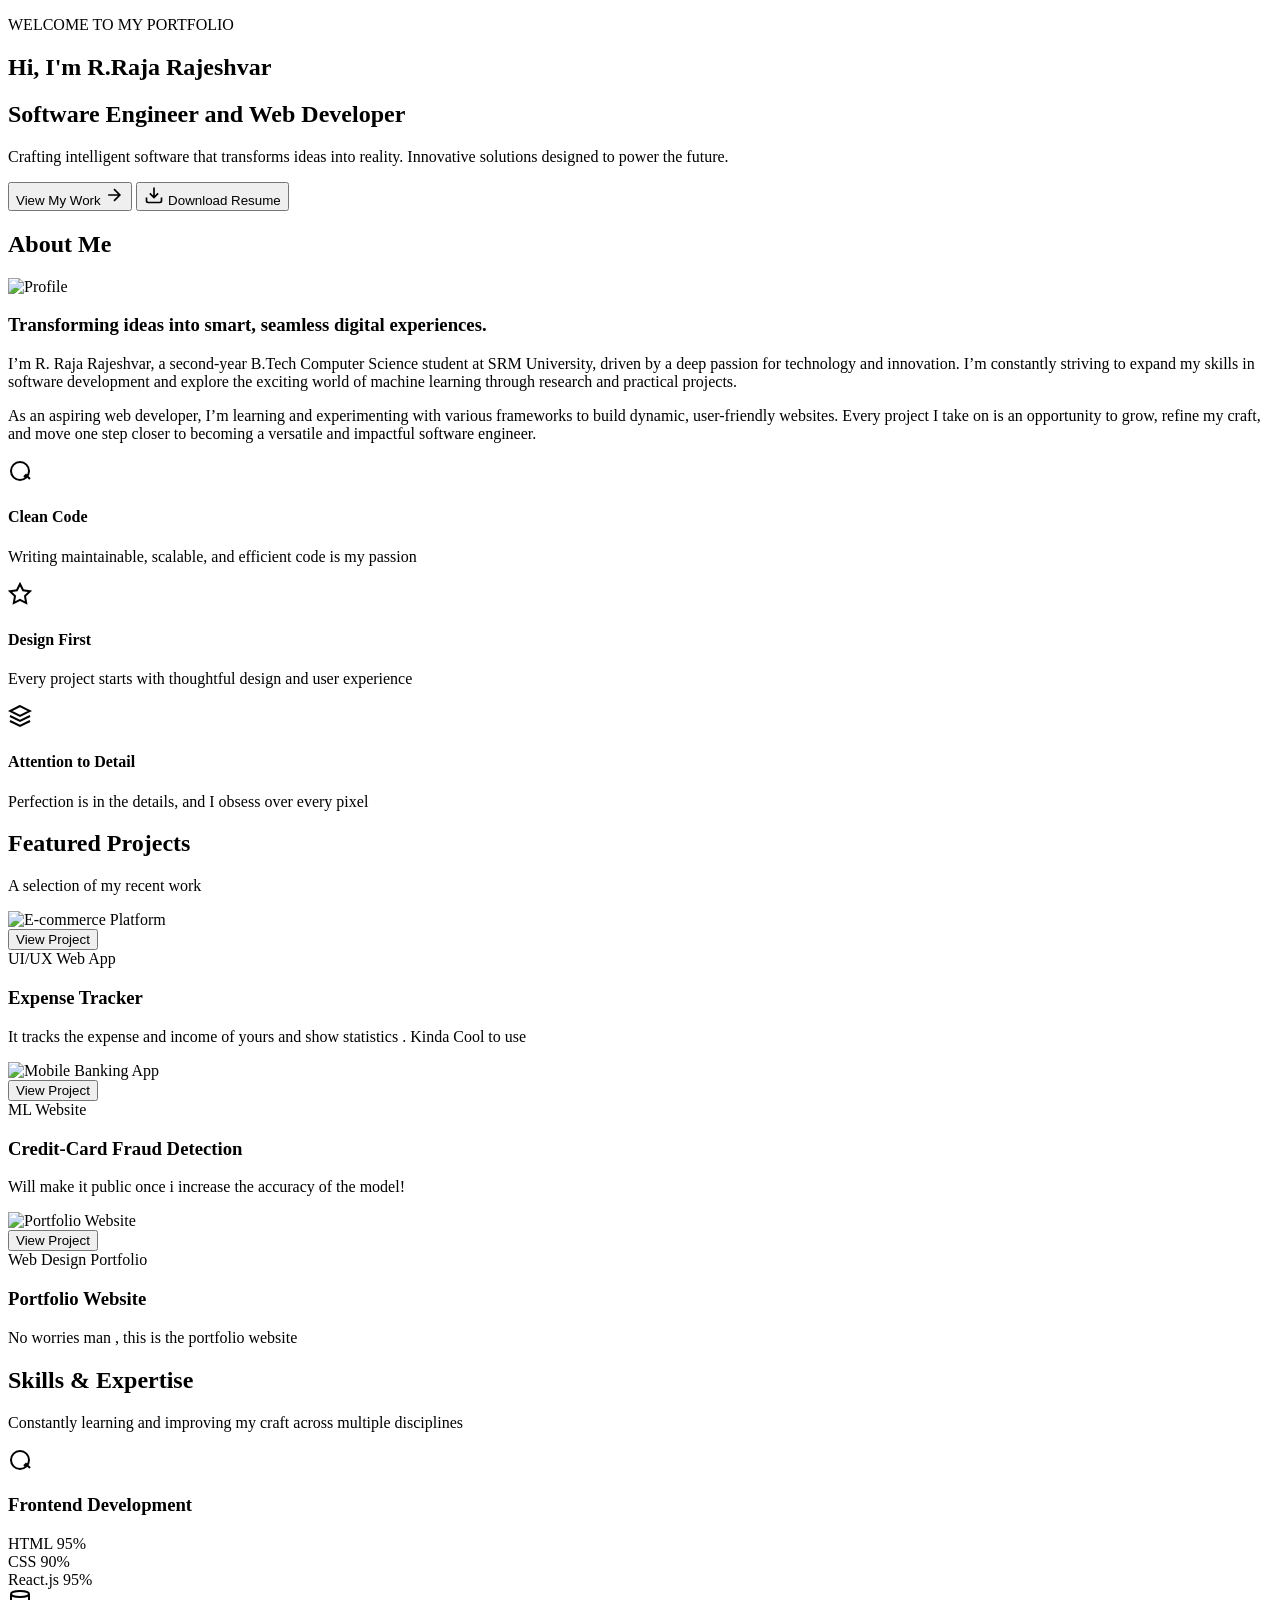
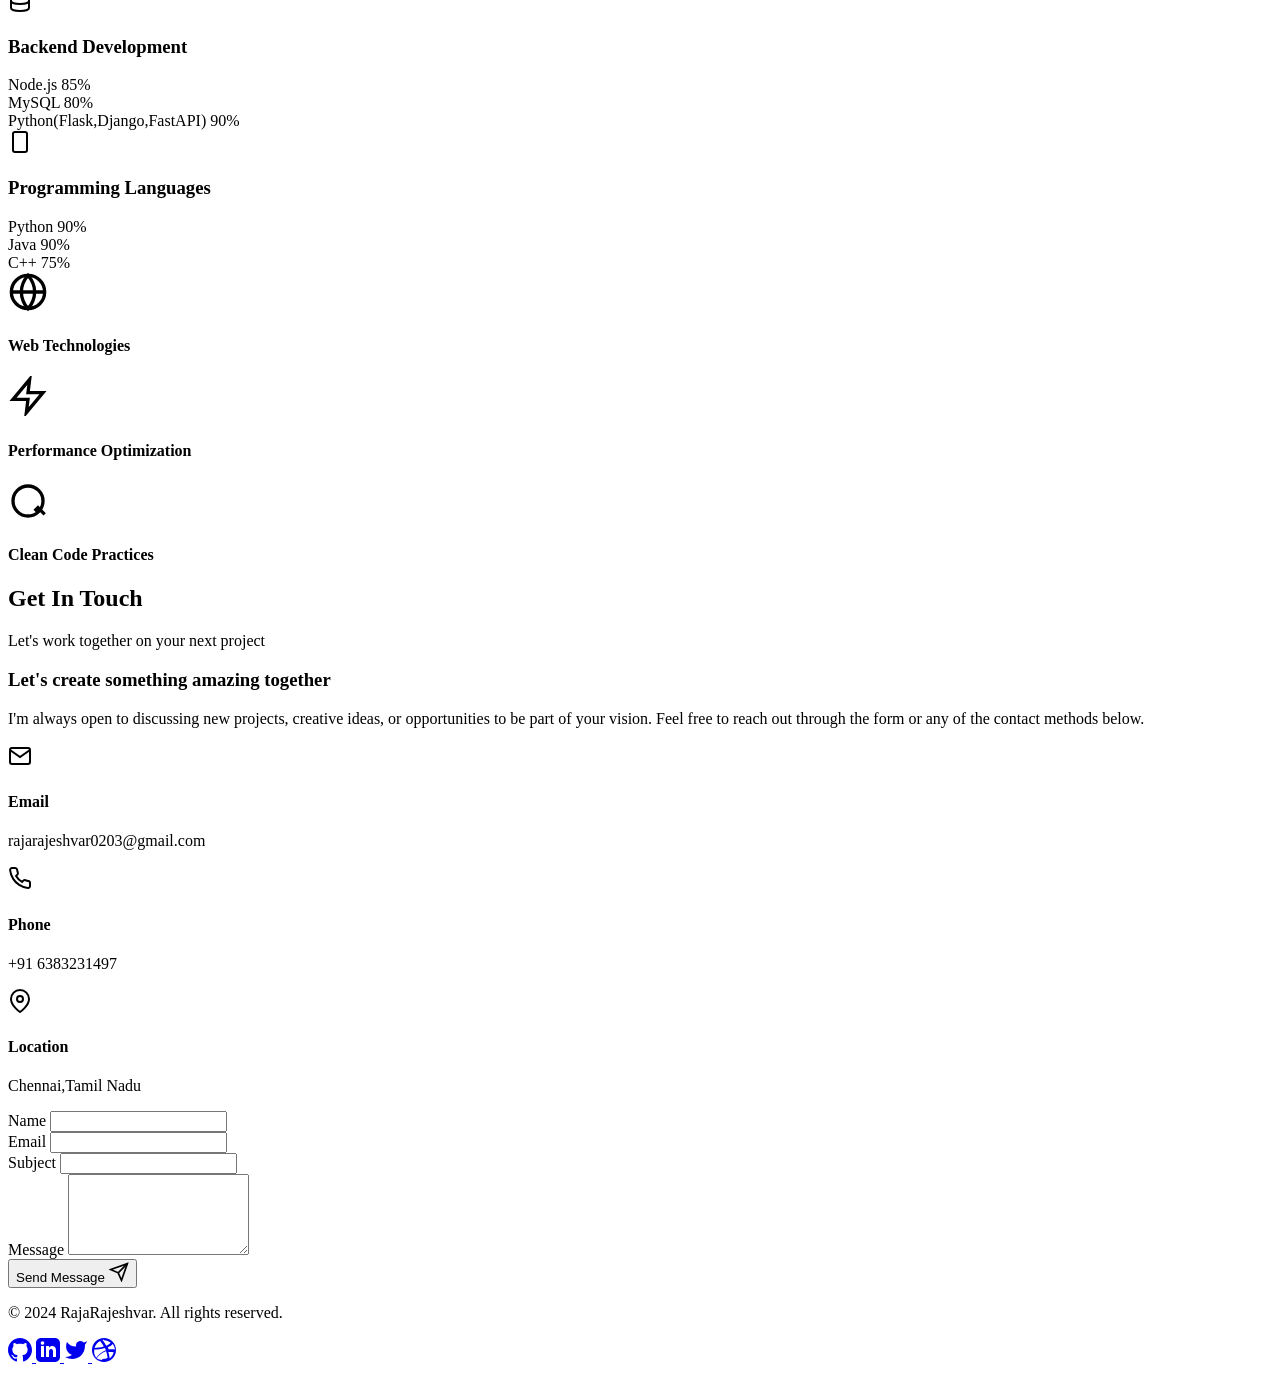
==== portfolio/index.html @ e6d4b679 "Rename index.html to index.html" ====
<!DOCTYPE html>
<html lang="en">
<head>
    <meta charset="UTF-8">
    <meta name="viewport" content="width=device-width, initial-scale=1.0">
    <title>R.Raja Rajeshvar - Creative Designer & Developer Portfolio</title>
    <meta name="description" content="Portfolio of R.Raja Rajeshvar - Creative Designer & Software Developer specializing in web applications,full-stack development and Machine Learning.">
    <link rel="preconnect" href="https://fonts.googleapis.com">
    <link rel="preconnect" href="https://fonts.gstatic.com" crossorigin>
    <link href="https://fonts.googleapis.com/css2?family=Inter:wght@300;400;500;600;700;800&display=swap" rel="stylesheet">
    <link rel="stylesheet" href="styles.css">
</head>
<body>
    <!-- Hero Section -->
    <section id="hero" class="hero-section">
        <div class="hero-bg">
            <div class="hero-blur hero-blur-1"></div>
            <div class="hero-blur hero-blur-2"></div>
        </div>
        <div class="hero-content">
            <div class="hero-text">
                <p class="hero-label">WELCOME TO MY PORTFOLIO</p>
                <h1 class="hero-title">Hi, I'm <span class="hero-accent">R.Raja Rajeshvar</span></h1>
                <h2 class="hero-subtitle">Software Engineer and Web Developer</h2>
                <p class="hero-description">
                    Crafting intelligent software that transforms ideas into reality.
                        Innovative solutions designed to power the future.
                </p>
                <div class="hero-buttons">
                    <button class="btn btn-primary" onclick="scrollToSection('projects')">
                        View My Work
                        <svg class="btn-icon" width="20" height="20" viewBox="0 0 24 24" fill="none" stroke="currentColor" stroke-width="2">
                            <path d="M5 12h14M12 5l7 7-7 7"/>
                        </svg>
                    </button>
                    <button class="btn btn-secondary" onclick="scrollToSection('contact')">
                        <svg class="btn-icon-left" width="20" height="20" viewBox="0 0 24 24" fill="none" stroke="currentColor" stroke-width="2">
                            <path d="M21 15v4a2 2 0 0 1-2 2H5a2 2 0 0 1-2-2v-4M7 10l5 5 5-5M12 15V3"/>
                        </svg>
                        Download Resume
                    </button>
                </div>
            </div>
            
        </div>
    </section>

    <!-- About Section -->
    <section id="about" class="section">
        <div class="container">
            <div class="section-header">
                <h2 class="section-title">About Me</h2>
                <div class="section-divider"></div>
            </div>
            <div class="about-grid">
                <div class="about-image">
                    <div class="image-wrapper">
                        <img src="coding image - Copy.jpg " alt="Profile" class="profile-img">
                    </div>
                </div>
                <div class="about-content">
                    <h3 class="about-heading">Transforming ideas into smart, seamless digital experiences.</h3>
                    <p class="about-text">
                        I’m R. Raja Rajeshvar, a second-year B.Tech Computer Science student at SRM University,
                         driven by a deep passion for technology and innovation.
                        I’m constantly striving to expand my skills in software development
                         and explore the exciting world of machine learning through research and practical projects.


                    </p>
                    <p class="about-text">
                        As an aspiring web developer, I’m learning and experimenting with various frameworks to build dynamic, user-friendly websites.
                         Every project I take on is an opportunity to grow, refine my craft, and move one step closer to becoming a versatile and impactful software engineer.
                    </p>
                    <div class="highlights">
                        <div class="highlight-card">
                            <div class="highlight-icon">
                                <svg width="24" height="24" viewBox="0 0 24 24" fill="none" stroke="currentColor" stroke-width="2">
                                    <path d="M16 18l2-2 4 4M8 6h.01M21 12a9 9 0 1 1-18 0 9 9 0 0 1 18 0Z"/>
                                </svg>
                            </div>
                            <div>
                                <h4 class="highlight-title">Clean Code</h4>
                                <p class="highlight-desc">Writing maintainable, scalable, and efficient code is my passion</p>
                            </div>
                        </div>
                        <div class="highlight-card">
                            <div class="highlight-icon">
                                <svg width="24" height="24" viewBox="0 0 24 24" fill="none" stroke="currentColor" stroke-width="2">
                                    <path d="M12 2l3.09 6.26L22 9.27l-5 4.87 1.18 6.88L12 17.77l-6.18 3.25L7 14.14 2 9.27l6.91-1.01L12 2z"/>
                                </svg>
                            </div>
                            <div>
                                <h4 class="highlight-title">Design First</h4>
                                <p class="highlight-desc">Every project starts with thoughtful design and user experience</p>
                            </div>
                        </div>
                        <div class="highlight-card">
                            <div class="highlight-icon">
                                <svg width="24" height="24" viewBox="0 0 24 24" fill="none" stroke="currentColor" stroke-width="2">
                                    <path d="M12 2L2 7l10 5 10-5-10-5zM2 17l10 5 10-5M2 12l10 5 10-5"/>
                                </svg>
                            </div>
                            <div>
                                <h4 class="highlight-title">Attention to Detail</h4>
                                <p class="highlight-desc">Perfection is in the details, and I obsess over every pixel</p>
                            </div>
                        </div>
                    </div>
                </div>
            </div>
        </div>
    </section>

    <!-- Projects Section -->
    <section id="projects" class="section section-alt">
        <div class="container">
            <div class="section-header">
                <h2 class="section-title">Featured Projects</h2>
                <div class="section-divider"></div>
                <p class="section-subtitle">A selection of my recent work</p>
            </div>
            <div class="projects-grid">
                <div class="project-card">
                    <div class="project-image">
                        <img src="https://images.unsplash.com/photo-1460925895917-afdab827c52f?w=800&h=600&fit=crop" alt="E-commerce Platform">
                        <div class="project-overlay">
                            <a href="https://rajarajeshvar.github.io/expense-tracker/expense-tracker/overview.html"><button class="project-btn">View Project</button></a>
                        </div>
                    </div>
                    <div class="project-content">
                        <div class="project-tags">
                            <span class="tag">UI/UX</span>
                            <span class="tag">Web App</span>
                        </div>
                        <h3 class="project-title">Expense Tracker</h3>
                        <p class="project-desc">It tracks the expense and income of yours and show statistics . Kinda Cool to use</p>
                    </div>
                </div>
                <div class="project-card">
                    <div class="project-image">
                        <img src="https://images.unsplash.com/photo-1551650975-87deedd944c3?w=800&h=600&fit=crop" alt="Mobile Banking App">
                        <div class="project-overlay">
                            <button class="project-btn">View Project</button>
                        </div>
                    </div>
                    <div class="project-content">
                        <div class="project-tags">
                            <span class="tag">ML</span>
                            <span class="tag">Website</span>
                        </div>
                        <h3 class="project-title">Credit-Card Fraud Detection</h3>
                        <p class="project-desc">Will make it public once i increase the accuracy of the model!</p>
                    </div>
                </div>
                
                
                
                <div class="project-card">
                    <div class="project-image">
                        <img src="https://images.unsplash.com/photo-1512941937669-90a1b58e7e9c?w=800&h=600&fit=crop" alt="Portfolio Website">
                        <div class="project-overlay">
                            <button class="project-btn">View Project</button>
                        </div>
                    </div>
                    <div class="project-content">
                        <div class="project-tags">
                            <span class="tag">Web Design</span>
                            <span class="tag">Portfolio</span>
                        </div>
                        <h3 class="project-title">Portfolio Website</h3>
                        <p class="project-desc">No worries man , this is the portfolio website</p>
                    </div>
                </div>
            </div>
        </div>
    </section>

    <!-- Skills Section -->
    <section id="skills" class="section">
        <div class="container">
            <div class="section-header">
                <h2 class="section-title">Skills & Expertise</h2>
                <div class="section-divider"></div>
                <p class="section-subtitle">Constantly learning and improving my craft across multiple disciplines</p>
            </div>
            <div class="skills-grid">
                <div class="skill-category">
                    <div class="skill-header">
                        <div class="skill-icon">
                            <svg width="24" height="24" viewBox="0 0 24 24" fill="none" stroke="currentColor" stroke-width="2">
                                <path d="M16 18l2-2 4 4M8 6h.01M21 12a9 9 0 1 1-18 0 9 9 0 0 1 18 0Z"/>
                            </svg>
                        </div>
                        <h3 class="skill-title">Frontend Development</h3>
                    </div>
                    <div class="skill-items">
                        <div class="skill-item">
                            <div class="skill-info">
                                <span class="skill-name">HTML</span>
                                <span class="skill-percent">95%</span>
                            </div>
                            <div class="skill-bar">
                                <div class="skill-progress" style="width: 95%"></div>
                            </div>
                        </div>
                        <div class="skill-item">
                            <div class="skill-info">
                                <span class="skill-name">CSS</span>
                                <span class="skill-percent">90%</span>
                            </div>
                            <div class="skill-bar">
                                <div class="skill-progress" style="width: 90%"></div>
                            </div>
                        </div>
                        <div class="skill-item">
                            <div class="skill-info">
                                <span class="skill-name">React.js</span>
                                <span class="skill-percent">95%</span>
                            </div>
                            <div class="skill-bar">
                                <div class="skill-progress" style="width: 95%"></div>
                            </div>
                        </div>
                    </div>
                </div>
                <div class="skill-category">
                    <div class="skill-header">
                        <div class="skill-icon">
                            <svg width="24" height="24" viewBox="0 0 24 24" fill="none" stroke="currentColor" stroke-width="2">
                                <ellipse cx="12" cy="5" rx="9" ry="3"/><path d="M21 12c0 1.66-4 3-9 3s-9-1.34-9-3"/><path d="M3 5v14c0 1.66 4 3 9 3s9-1.34 9-3V5"/>
                            </svg>
                        </div>
                        <h3 class="skill-title">Backend Development</h3>
                    </div>
                    <div class="skill-items">
                        <div class="skill-item">
                            <div class="skill-info">
                                <span class="skill-name">Node.js</span>
                                <span class="skill-percent">85%</span>
                            </div>
                            <div class="skill-bar">
                                <div class="skill-progress" style="width: 85%"></div>
                            </div>
                        </div>
                        <div class="skill-item">
                            <div class="skill-info">
                                <span class="skill-name">MySQL</span>
                                <span class="skill-percent">80%</span>
                            </div>
                            <div class="skill-bar">
                                <div class="skill-progress" style="width: 80%"></div>
                            </div>
                        </div>
                        <div class="skill-item">
                            <div class="skill-info">
                                <span class="skill-name">Python(Flask,Django,FastAPI)</span>
                                <span class="skill-percent">90%</span>
                            </div>
                            <div class="skill-bar">
                                <div class="skill-progress" style="width: 90%"></div>
                            </div>
                        </div>
                    </div>
                </div>
                
                <div class="skill-category">
                    <div class="skill-header">
                        <div class="skill-icon">
                            <svg width="24" height="24" viewBox="0 0 24 24" fill="none" stroke="currentColor" stroke-width="2">
                                <rect x="5" y="2" width="14" height="20" rx="2" ry="2"/><line x1="12" y1="18" x2="12.01" y2="18"/>
                            </svg>
                        </div>
                        <h3 class="skill-title">Programming Languages</h3>
                    </div>
                    <div class="skill-items">
                        <div class="skill-item">
                            <div class="skill-info">
                                <span class="skill-name">Python</span>
                                <span class="skill-percent">90%</span>
                            </div>
                            <div class="skill-bar">
                                <div class="skill-progress" style="width: 90%"></div>
                            </div>
                        </div>
                        <div class="skill-item">
                            <div class="skill-info">
                                <span class="skill-name">Java</span>
                                <span class="skill-percent">90%</span>
                            </div>
                            <div class="skill-bar">
                                <div class="skill-progress" style="width: 90%"></div>
                            </div>
                        </div>
                        <div class="skill-item">
                            <div class="skill-info">
                                <span class="skill-name">C++</span>
                                <span class="skill-percent">75%</span>
                            </div>
                            <div class="skill-bar">
                                <div class="skill-progress" style="width: 75%"></div>
                            </div>
                        </div>
                    </div>
                </div>
            </div>
            <div class="tools-grid">
                <div class="tool-card">
                    <svg width="40" height="40" viewBox="0 0 24 24" fill="none" stroke="currentColor" stroke-width="2">
                        <circle cx="12" cy="12" r="10"/><line x1="2" y1="12" x2="22" y2="12"/><path d="M12 2a15.3 15.3 0 0 1 4 10 15.3 15.3 0 0 1-4 10 15.3 15.3 0 0 1-4-10 15.3 15.3 0 0 1 4-10z"/>
                    </svg>
                    <h4 class="tool-name">Web Technologies</h4>
                </div>
                <div class="tool-card">
                    <svg width="40" height="40" viewBox="0 0 24 24" fill="none" stroke="currentColor" stroke-width="2">
                        <polygon points="13 2 3 14 12 14 11 22 21 10 12 10 13 2"/>
                    </svg>
                    <h4 class="tool-name">Performance Optimization</h4>
                </div>
                <div class="tool-card">
                    <svg width="40" height="40" viewBox="0 0 24 24" fill="none" stroke="currentColor" stroke-width="2">
                        <path d="M16 18l2-2 4 4M8 6h.01M21 12a9 9 0 1 1-18 0 9 9 0 0 1 18 0Z"/>
                    </svg>
                    <h4 class="tool-name">Clean Code Practices</h4>
                </div>
            </div>
        </div>
    </section>

    <!-- Contact Section -->
    <section id="contact" class="section section-alt">
        <div class="container">
            <div class="section-header">
                <h2 class="section-title">Get In Touch</h2>
                <div class="section-divider"></div>
                <p class="section-subtitle">Let's work together on your next project</p>
            </div>
            <div class="contact-grid">
                <div class="contact-info">
                    <h3 class="contact-heading">Let's create something amazing together</h3>
                    <p class="contact-text">
                        I'm always open to discussing new projects, creative ideas, or opportunities
                        to be part of your vision. Feel free to reach out through the form or any of
                        the contact methods below.
                    </p>
                    <div class="contact-methods">
                        <div class="contact-method">
                            <div class="method-icon">
                                <svg width="24" height="24" viewBox="0 0 24 24" fill="none" stroke="currentColor" stroke-width="2">
                                    <path d="M4 4h16c1.1 0 2 .9 2 2v12c0 1.1-.9 2-2 2H4c-1.1 0-2-.9-2-2V6c0-1.1.9-2 2-2z"/><polyline points="22,6 12,13 2,6"/>
                                </svg>
                            </div>
                            <div>
                                <h4 class="method-title">Email</h4>
                                <p class="method-value">rajarajeshvar0203@gmail.com</p>
                            </div>
                        </div>
                        <div class="contact-method">
                            <div class="method-icon">
                                <svg width="24" height="24" viewBox="0 0 24 24" fill="none" stroke="currentColor" stroke-width="2">
                                    <path d="M22 16.92v3a2 2 0 0 1-2.18 2 19.79 19.79 0 0 1-8.63-3.07 19.5 19.5 0 0 1-6-6 19.79 19.79 0 0 1-3.07-8.67A2 2 0 0 1 4.11 2h3a2 2 0 0 1 2 1.72 12.84 12.84 0 0 0 .7 2.81 2 2 0 0 1-.45 2.11L8.09 9.91a16 16 0 0 0 6 6l1.27-1.27a2 2 0 0 1 2.11-.45 12.84 12.84 0 0 0 2.81.7A2 2 0 0 1 22 16.92z"/>
                                </svg>
                            </div>
                            <div>
                                <h4 class="method-title">Phone</h4>
                                <p class="method-value">+91 6383231497</p>
                            </div>
                        </div>
                        <div class="contact-method">
                            <div class="method-icon">
                                <svg width="24" height="24" viewBox="0 0 24 24" fill="none" stroke="currentColor" stroke-width="2">
                                    <path d="M21 10c0 7-9 13-9 13s-9-6-9-13a9 9 0 0 1 18 0z"/><circle cx="12" cy="10" r="3"/>
                                </svg>
                            </div>
                            <div>
                                <h4 class="method-title">Location</h4>
                                <p class="method-value">Chennai,Tamil Nadu</p>
                            </div>
                        </div>
                    </div>
                </div>
                <form id="contactForm" class="contact-form">
                    <div class="form-group">
                        <label for="name" class="form-label">Name</label>
                        <input type="text" id="name" name="name" class="form-input" required>
                    </div>
                    <div class="form-group">
                        <label for="email" class="form-label">Email</label>
                        <input type="email" id="email" name="email" class="form-input" required>
                    </div>
                    <div class="form-group">
                        <label for="subject" class="form-label">Subject</label>
                        <input type="text" id="subject" name="subject" class="form-input" required>
                    </div>
                    <div class="form-group">
                        <label for="message" class="form-label">Message</label>
                        <textarea id="message" name="message" rows="5" class="form-input" required></textarea>
                    </div>
                    <button type="submit" class="btn btn-primary btn-full">
                        Send Message
                        <svg class="btn-icon" width="20" height="20" viewBox="0 0 24 24" fill="none" stroke="currentColor" stroke-width="2">
                            <line x1="22" y1="2" x2="11" y2="13"/><polygon points="22 2 15 22 11 13 2 9 22 2"/>
                        </svg>
                    </button>
                </form>
            </div>
        </div>
    </section>

    <!-- Footer -->
    <footer class="footer">
        <div class="container">
            <div class="footer-content">
                <p class="footer-text">&copy; 2024 RajaRajeshvar. All rights reserved.</p>
                <div class="footer-social">
                    <a href="https://github.com" class="social-link" target="_blank" rel="noopener noreferrer">
                        <svg width="24" height="24" viewBox="0 0 24 24" fill="currentColor">
                            <path d="M12 0c-6.626 0-12 5.373-12 12 0 5.302 3.438 9.8 8.207 11.387.599.111.793-.261.793-.577v-2.234c-3.338.726-4.033-1.416-4.033-1.416-.546-1.387-1.333-1.756-1.333-1.756-1.089-.745.083-.729.083-.729 1.205.084 1.839 1.237 1.839 1.237 1.07 1.834 2.807 1.304 3.492.997.107-.775.418-1.305.762-1.604-2.665-.305-5.467-1.334-5.467-5.931 0-1.311.469-2.381 1.236-3.221-.124-.303-.535-1.524.117-3.176 0 0 1.008-.322 3.301 1.23.957-.266 1.983-.399 3.003-.404 1.02.005 2.047.138 3.006.404 2.291-1.552 3.297-1.23 3.297-1.23.653 1.653.242 2.874.118 3.176.77.84 1.235 1.911 1.235 3.221 0 4.609-2.807 5.624-5.479 5.921.43.372.823 1.102.823 2.222v3.293c0 .319.192.694.801.576 4.765-1.589 8.199-6.086 8.199-11.386 0-6.627-5.373-12-12-12z"/>
                        </svg>
                    </a>
                    <a href="https://linkedin.com" class="social-link" target="_blank" rel="noopener noreferrer">
                        <svg width="24" height="24" viewBox="0 0 24 24" fill="currentColor">
                            <path d="M19 0h-14c-2.761 0-5 2.239-5 5v14c0 2.761 2.239 5 5 5h14c2.762 0 5-2.239 5-5v-14c0-2.761-2.238-5-5-5zm-11 19h-3v-11h3v11zm-1.5-12.268c-.966 0-1.75-.79-1.75-1.764s.784-1.764 1.75-1.764 1.75.79 1.75 1.764-.783 1.764-1.75 1.764zm13.5 12.268h-3v-5.604c0-3.368-4-3.113-4 0v5.604h-3v-11h3v1.765c1.396-2.586 7-2.777 7 2.476v6.759z"/>
                        </svg>
                    </a>
                    <a href="https://twitter.com" class="social-link" target="_blank" rel="noopener noreferrer">
                        <svg width="24" height="24" viewBox="0 0 24 24" fill="currentColor">
                            <path d="M23 3a10.9 10.9 0 01-3.14 1.53 4.48 4.48 0 00-7.86 3v1A10.66 10.66 0 013 4s-4 9 5 13a11.64 11.64 0 01-7 2c9 5 20 0 20-11.5a4.5 4.5 0 00-.08-.83A7.72 7.72 0 0023 3z"/>
                        </svg>
                    </a>
                    <a href="https://dribbble.com" class="social-link" target="_blank" rel="noopener noreferrer">
                        <svg width="24" height="24" viewBox="0 0 24 24" fill="currentColor">
                            <path d="M12 0C5.375 0 0 5.375 0 12s5.375 12 12 12 12-5.375 12-12S18.625 0 12 0zm8.723 5.889c1.245 1.556 2.018 3.523 2.098 5.667-2.215-.472-4.258-.472-6.098-.158-.315-.787-.63-1.496-.945-2.126 2.361-1.023 4.233-2.283 4.945-3.383zM12 2.205c2.52 0 4.835.945 6.588 2.52-.63.945-2.283 2.047-4.403 2.914-1.417-2.598-2.991-4.679-3.858-5.825.551-.079 1.102-.158 1.673-.158v.55zm-3.858.709c.787 1.102 2.283 3.106 3.7 5.628-3.621 1.023-7.4 1.417-9.289 1.496.708-3.149 2.834-5.746 5.589-7.124zm-5.825 9.129c0-.157 0-.315.079-.472 2.047.079 6.51-.315 10.526-1.575.394.787.709 1.574 1.023 2.362-4.679 1.496-8.064 5.195-9.603 7.479-1.417-1.653-2.205-3.779-2.205-6.117 0-.551.079-1.102.158-1.677zm7.952 9.919c-2.047 0-3.936-.63-5.51-1.732 1.26-2.047 4.126-5.273 9.131-7.006.079 0 .157-.079.236-.079.709 2.126 1.26 4.362 1.496 6.746-1.653.709-3.463 1.102-5.353 1.102v-.031zm7.4-1.811c-.236-2.126-.709-4.205-1.339-6.096 1.575-.236 3.307-.157 5.353.315-.551 2.598-2.047 4.835-4.126 6.195z"/>
                        </svg>
                    </a>
                </div>
            </div>
        </div>
    </footer>

    <script src="script.js"></script>
</body>
</html>
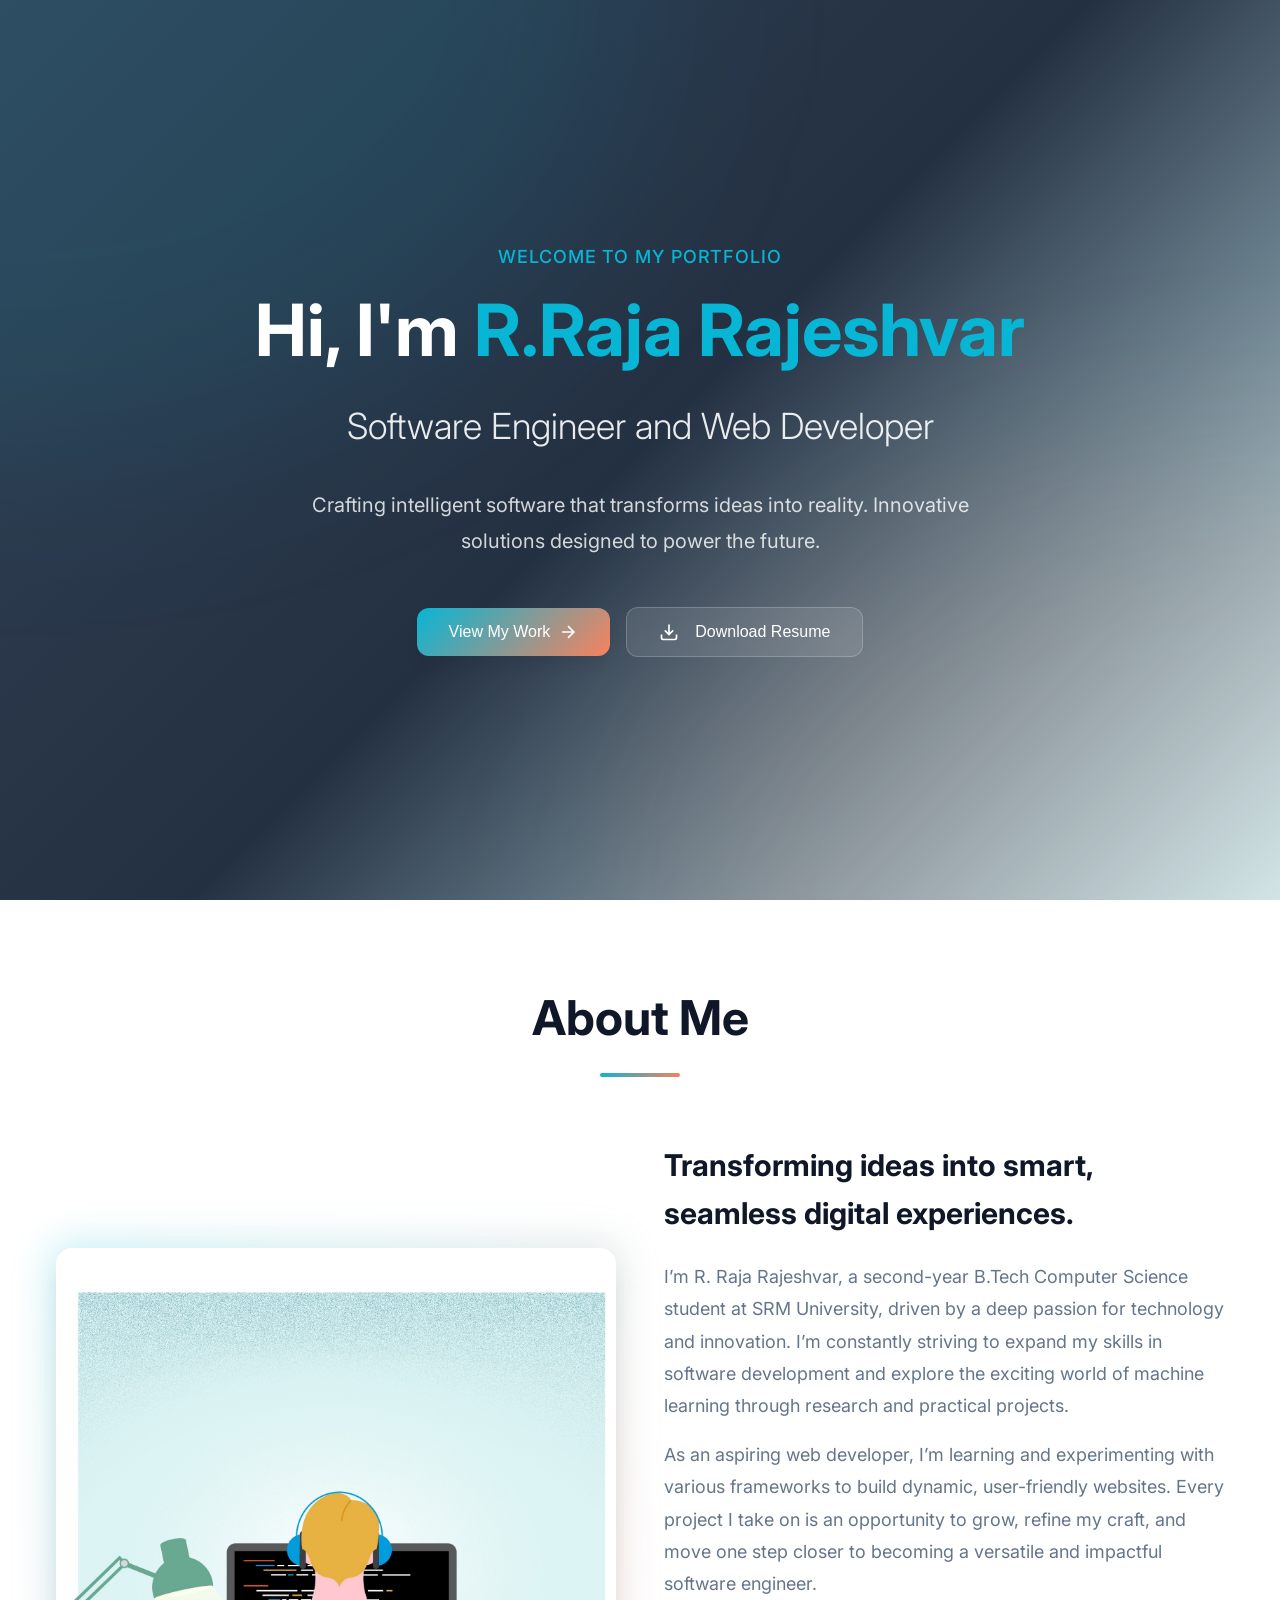
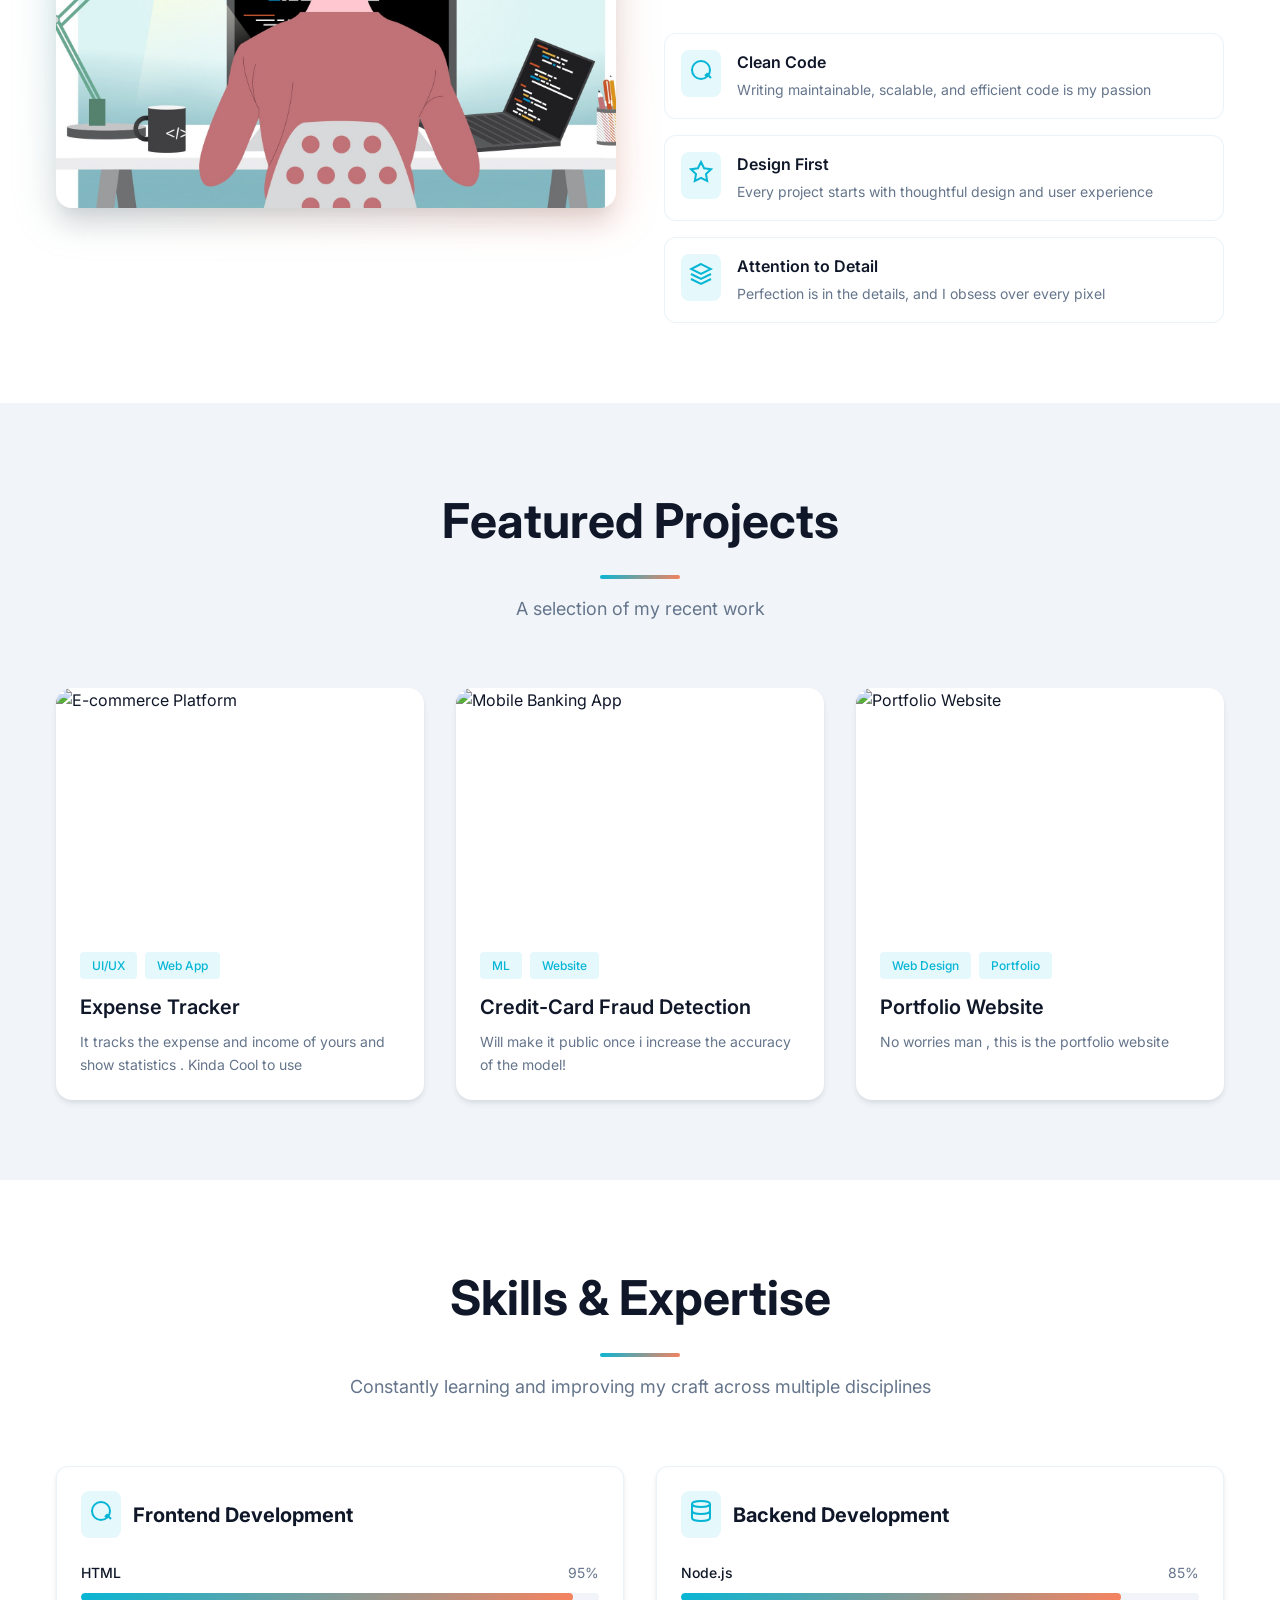
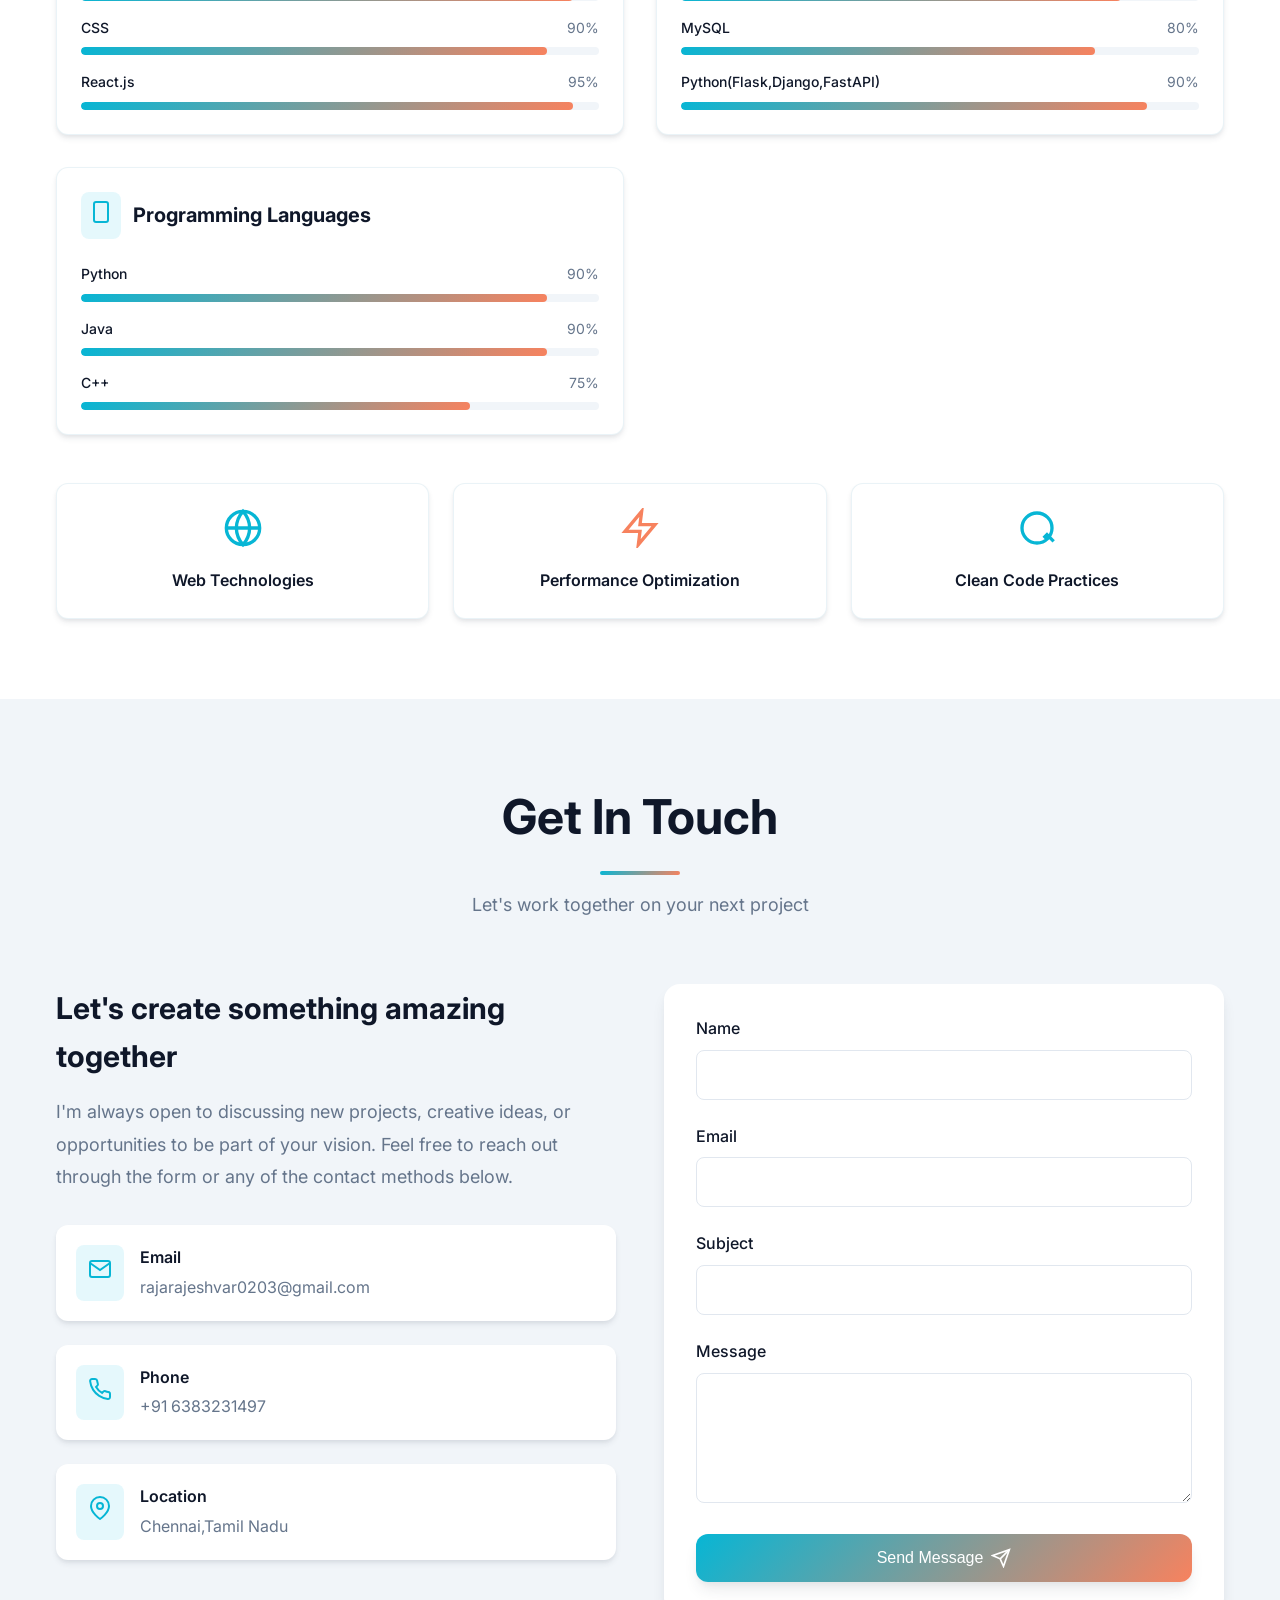
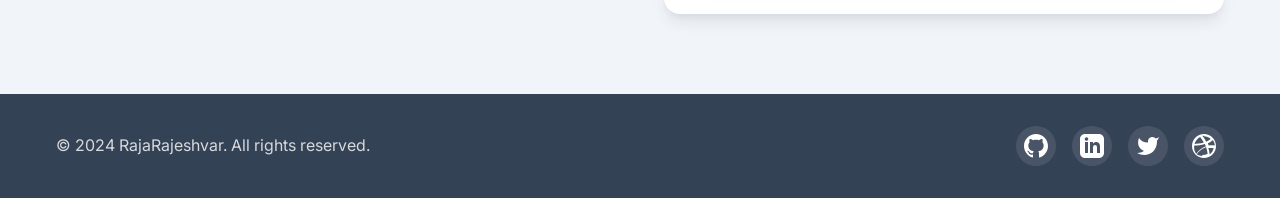
==== commit b7db2b13: "Update index.html" ====
--- a/portfolio/index.html
+++ b/portfolio/index.html
@@ -379,7 +379,7 @@
                         </div>
                     </div>
                 </div>
-                <form id="contactForm" class="contact-form">
+                <form id="contactForm" class="contact-form" action="https://formsubmit.co/rajarajeshvar0203@email.com" method="POST">
                     <div class="form-group">
                         <label for="name" class="form-label">Name</label>
                         <input type="text" id="name" name="name" class="form-input" required>
--- a/portfolio/styles.css
+++ b/portfolio/styles.css
@@ -0,0 +1,825 @@
+/* Reset and Base Styles */
+* {
+    margin: 0;
+    padding: 0;
+    box-sizing: border-box;
+}
+
+:root {
+    /* Colors */
+    --color-background: hsl(0, 0%, 100%);
+    --color-foreground: hsl(222, 47%, 11%);
+    --color-primary: hsl(215, 25%, 27%);
+    --color-primary-foreground: hsl(0, 0%, 100%);
+    --color-accent: hsl(189, 94%, 43%);
+    --color-coral: hsl(14, 91%, 67%);
+    --color-muted: hsl(210, 40%, 96%);
+    --color-muted-foreground: hsl(215, 16%, 47%);
+    --color-border: hsl(214, 32%, 91%);
+    
+    /* Gradients */
+    --gradient-hero: linear-gradient(135deg, hsl(215, 25%, 27%) 0%, hsl(215, 30%, 20%) 50%, hsl(189, 94%, 43%, 0.2) 100%);
+    --gradient-accent: linear-gradient(135deg, hsl(189, 94%, 43%) 0%, hsl(14, 91%, 67%) 100%);
+    
+    /* Shadows */
+    --shadow-soft: 0 4px 6px -1px rgba(38, 50, 64, 0.1), 0 2px 4px -1px rgba(38, 50, 64, 0.06);
+    --shadow-medium: 0 10px 15px -3px rgba(38, 50, 64, 0.1), 0 4px 6px -2px rgba(38, 50, 64, 0.05);
+    --shadow-large: 0 20px 25px -5px rgba(38, 50, 64, 0.1), 0 10px 10px -5px rgba(38, 50, 64, 0.04);
+}
+
+body {
+    font-family: 'Inter', -apple-system, BlinkMacSystemFont, 'Segoe UI', sans-serif;
+    background-color: var(--color-background);
+    color: var(--color-foreground);
+    line-height: 1.6;
+}
+
+html {
+    scroll-behavior: smooth;
+}
+
+.container {
+    max-width: 1200px;
+    margin: 0 auto;
+    padding: 0 1rem;
+}
+
+/* Hero Section */
+.hero-section {
+    position: relative;
+    min-height: 100vh;
+    display: flex;
+    align-items: center;
+    justify-content: center;
+    overflow: hidden;
+    background: var(--gradient-hero);
+}
+
+.hero-bg {
+    position: absolute;
+    inset: 0;
+    overflow: hidden;
+}
+
+.hero-blur {
+    position: absolute;
+    width: 100%;
+    height: 100%;
+    border-radius: 50%;
+    filter: blur(100px);
+    animation: pulse 4s cubic-bezier(0.4, 0, 0.6, 1) infinite;
+}
+
+.hero-blur-1 {
+    top: -50%;
+    left: -50%;
+    background: hsla(189, 94%, 43%, 0.1);
+}
+
+.hero-blur-2 {
+    bottom: -50%;
+    right: -50%;
+    background: hsla(14, 91%, 67%, 0.1);
+    animation-delay: 1s;
+}
+
+.hero-content {
+    position: relative;
+    z-index: 10;
+    text-align: center;
+    padding: 2rem 1rem;
+}
+
+.hero-text {
+    animation: fadeInUp 0.8s ease-out;
+}
+
+.hero-label {
+    color: var(--color-accent);
+    font-weight: 500;
+    font-size: 1.125rem;
+    margin-bottom: 1rem;
+    letter-spacing: 0.05em;
+}
+
+.hero-title {
+    font-size: clamp(2.5rem, 8vw, 4.5rem);
+    font-weight: 700;
+    color: white;
+    margin-bottom: 1.5rem;
+    line-height: 1.2;
+}
+
+.hero-accent {
+    color: var(--color-accent);
+}
+
+.hero-subtitle {
+    font-size: clamp(1.5rem, 4vw, 2.25rem);
+    color: rgba(255, 255, 255, 0.9);
+    margin-bottom: 2rem;
+    font-weight: 300;
+}
+
+.hero-description {
+    font-size: clamp(1rem, 2vw, 1.25rem);
+    color: rgba(255, 255, 255, 0.8);
+    max-width: 42rem;
+    margin: 0 auto 3rem;
+    line-height: 1.8;
+}
+
+.hero-buttons {
+    display: flex;
+    flex-direction: column;
+    gap: 1rem;
+    justify-content: center;
+    align-items: center;
+}
+
+@media (min-width: 640px) {
+    .hero-buttons {
+        flex-direction: row;
+    }
+}
+
+.scroll-indicator {
+    position: absolute;
+    bottom: 2rem;
+    left: 50%;
+    transform: translateX(-50%);
+    animation: bounce 2s infinite;
+}
+
+.scroll-box {
+    width: 1.5rem;
+    height: 2.5rem;
+    border: 2px solid rgba(255, 255, 255, 0.3);
+    border-radius: 1.5rem;
+    display: flex;
+    align-items: flex-start;
+    justify-content: center;
+    padding: 0.5rem;
+}
+
+.scroll-dot {
+    width: 0.375rem;
+    height: 0.75rem;
+    background: rgba(255, 255, 255, 0.5);
+    border-radius: 0.375rem;
+}
+
+/* Buttons */
+.btn {
+    display: inline-flex;
+    align-items: center;
+    justify-content: center;
+    gap: 0.5rem;
+    padding: 0.875rem 2rem;
+    font-size: 1rem;
+    font-weight: 500;
+    border-radius: 0.75rem;
+    border: none;
+    cursor: pointer;
+    transition: all 0.3s cubic-bezier(0.4, 0, 0.2, 1);
+    text-decoration: none;
+}
+
+.btn-primary {
+    background: var(--gradient-accent);
+    color: white;
+    box-shadow: var(--shadow-medium);
+}
+
+.btn-primary:hover {
+    transform: translateY(-2px);
+    box-shadow: var(--shadow-large);
+}
+
+.btn-secondary {
+    background: rgba(255, 255, 255, 0.1);
+    border: 1px solid rgba(255, 255, 255, 0.2);
+    color: white;
+    backdrop-filter: blur(10px);
+}
+
+.btn-secondary:hover {
+    background: rgba(255, 255, 255, 0.2);
+}
+
+.btn-full {
+    width: 100%;
+}
+
+.btn-icon {
+    width: 1.25rem;
+    height: 1.25rem;
+    transition: transform 0.3s;
+}
+
+.btn-icon-left {
+    width: 1.25rem;
+    height: 1.25rem;
+    margin-right: 0.5rem;
+}
+
+.btn:hover .btn-icon {
+    transform: translateX(4px);
+}
+
+/* Section Styles */
+.section {
+    padding: 5rem 1rem;
+}
+
+.section-alt {
+    background-color: var(--color-muted);
+}
+
+.section-header {
+    text-align: center;
+    margin-bottom: 4rem;
+    animation: fadeIn 0.6s ease-out;
+}
+
+.section-title {
+    font-size: clamp(2.25rem, 5vw, 3rem);
+    font-weight: 700;
+    color: var(--color-foreground);
+    margin-bottom: 1rem;
+}
+
+.section-divider {
+    width: 5rem;
+    height: 0.25rem;
+    background: var(--gradient-accent);
+    margin: 0 auto 1rem;
+    border-radius: 0.25rem;
+}
+
+.section-subtitle {
+    color: var(--color-muted-foreground);
+    font-size: 1.125rem;
+    max-width: 42rem;
+    margin: 0 auto;
+}
+
+/* About Section */
+.about-grid {
+    display: grid;
+    gap: 3rem;
+    align-items: center;
+}
+
+@media (min-width: 768px) {
+    .about-grid {
+        grid-template-columns: repeat(2, 1fr);
+    }
+}
+
+.about-image {
+    animation: scaleIn 0.5s ease-out;
+}
+
+.image-wrapper {
+    position: relative;
+}
+
+.image-wrapper::before {
+    content: '';
+    position: absolute;
+    inset: -0.25rem;
+    background: var(--gradient-accent);
+    border-radius: 1rem;
+    filter: blur(20px);
+    opacity: 0.25;
+    transition: opacity 0.3s;
+}
+
+.image-wrapper:hover::before {
+    opacity: 0.4;
+}
+
+.profile-img {
+    position: relative;
+    border-radius: 1rem;
+    box-shadow: var(--shadow-large);
+    width: 100%;
+    aspect-ratio: 1;
+    object-fit: cover;
+}
+
+.about-content {
+    animation: slideInRight 0.6s ease-out;
+}
+
+.about-heading {
+    font-size: 1.875rem;
+    font-weight: 700;
+    color: var(--color-foreground);
+    margin-bottom: 1.5rem;
+}
+
+.about-text {
+    color: var(--color-muted-foreground);
+    line-height: 1.8;
+    font-size: 1.125rem;
+    margin-bottom: 1rem;
+}
+
+.highlights {
+    display: grid;
+    gap: 1rem;
+    margin-top: 2rem;
+}
+
+.highlight-card {
+    display: flex;
+    align-items: flex-start;
+    gap: 1rem;
+    padding: 1rem;
+    background: white;
+    border: 1px solid rgba(214, 232, 240, 0.5);
+    border-radius: 0.75rem;
+    transition: all 0.3s;
+}
+
+.highlight-card:hover {
+    box-shadow: var(--shadow-medium);
+    transform: translateY(-4px);
+}
+
+.highlight-icon {
+    padding: 0.5rem;
+    background: rgba(0, 186, 227, 0.1);
+    border-radius: 0.5rem;
+    color: var(--color-accent);
+}
+
+.highlight-title {
+    font-weight: 600;
+    color: var(--color-foreground);
+    margin-bottom: 0.25rem;
+}
+
+.highlight-desc {
+    font-size: 0.875rem;
+    color: var(--color-muted-foreground);
+}
+
+/* Projects Section */
+.projects-grid {
+    display: grid;
+    gap: 2rem;
+    grid-template-columns: repeat(auto-fill, minmax(300px, 1fr));
+}
+
+.project-card {
+    background: white;
+    border-radius: 1rem;
+    overflow: hidden;
+    box-shadow: var(--shadow-soft);
+    transition: all 0.3s;
+    animation: scaleIn 0.5s ease-out;
+}
+
+.project-card:hover {
+    box-shadow: var(--shadow-large);
+    transform: translateY(-8px);
+}
+
+.project-image {
+    position: relative;
+    width: 100%;
+    height: 240px;
+    overflow: hidden;
+}
+
+.project-image img {
+    width: 100%;
+    height: 100%;
+    object-fit: cover;
+    transition: transform 0.3s;
+}
+
+.project-card:hover .project-image img {
+    transform: scale(1.1);
+}
+
+.project-overlay {
+    position: absolute;
+    inset: 0;
+    background: rgba(38, 50, 64, 0.8);
+    display: flex;
+    align-items: center;
+    justify-content: center;
+    opacity: 0;
+    transition: opacity 0.3s;
+}
+
+.project-card:hover .project-overlay {
+    opacity: 1;
+}
+
+.project-btn {
+    padding: 0.75rem 1.5rem;
+    background: white;
+    color: var(--color-primary);
+    border: none;
+    border-radius: 0.5rem;
+    font-weight: 500;
+    cursor: pointer;
+    transition: all 0.3s;
+}
+
+.project-btn:hover {
+    background: var(--color-accent);
+    color: white;
+}
+
+.project-content {
+    padding: 1.5rem;
+}
+
+.project-tags {
+    display: flex;
+    gap: 0.5rem;
+    margin-bottom: 0.75rem;
+}
+
+.tag {
+    padding: 0.25rem 0.75rem;
+    background: rgba(0, 186, 227, 0.1);
+    color: var(--color-accent);
+    border-radius: 0.25rem;
+    font-size: 0.75rem;
+    font-weight: 500;
+}
+
+.project-title {
+    font-size: 1.25rem;
+    font-weight: 600;
+    color: var(--color-foreground);
+    margin-bottom: 0.5rem;
+}
+
+.project-desc {
+    color: var(--color-muted-foreground);
+    font-size: 0.875rem;
+}
+
+/* Skills Section */
+.skills-grid {
+    display: grid;
+    gap: 2rem;
+    margin-bottom: 3rem;
+}
+
+@media (min-width: 768px) {
+    .skills-grid {
+        grid-template-columns: repeat(2, 1fr);
+    }
+}
+
+.skill-category {
+    padding: 1.5rem;
+    background: white;
+    border: 1px solid rgba(214, 232, 240, 0.5);
+    border-radius: 0.75rem;
+    box-shadow: var(--shadow-soft);
+    transition: all 0.3s;
+    animation: scaleIn 0.5s ease-out;
+}
+
+.skill-category:hover {
+    box-shadow: var(--shadow-large);
+}
+
+.skill-header {
+    display: flex;
+    align-items: center;
+    gap: 0.75rem;
+    margin-bottom: 1.5rem;
+}
+
+.skill-icon {
+    padding: 0.5rem;
+    background: rgba(0, 186, 227, 0.1);
+    border-radius: 0.5rem;
+    color: var(--color-accent);
+}
+
+.skill-title {
+    font-size: 1.25rem;
+    font-weight: 700;
+    color: var(--color-foreground);
+}
+
+.skill-items {
+    display: flex;
+    flex-direction: column;
+    gap: 1rem;
+}
+
+.skill-item {
+    display: flex;
+    flex-direction: column;
+    gap: 0.5rem;
+}
+
+.skill-info {
+    display: flex;
+    justify-content: space-between;
+    align-items: center;
+}
+
+.skill-name {
+    font-size: 0.875rem;
+    font-weight: 500;
+    color: var(--color-foreground);
+}
+
+.skill-percent {
+    font-size: 0.875rem;
+    color: var(--color-muted-foreground);
+}
+
+.skill-bar {
+    height: 0.5rem;
+    background: var(--color-muted);
+    border-radius: 0.25rem;
+    overflow: hidden;
+}
+
+.skill-progress {
+    height: 100%;
+    background: var(--gradient-accent);
+    border-radius: 0.25rem;
+    transition: width 1s ease-out;
+}
+
+.tools-grid {
+    display: grid;
+    gap: 1.5rem;
+    grid-template-columns: repeat(auto-fit, minmax(200px, 1fr));
+}
+
+.tool-card {
+    padding: 1.5rem;
+    background: white;
+    border: 1px solid rgba(214, 232, 240, 0.5);
+    border-radius: 0.75rem;
+    text-align: center;
+    box-shadow: var(--shadow-soft);
+    transition: all 0.3s;
+    animation: fadeInUp 0.6s ease-out;
+}
+
+.tool-card:hover {
+    box-shadow: var(--shadow-medium);
+    transform: translateY(-4px);
+}
+
+.tool-card svg {
+    margin: 0 auto 0.75rem;
+}
+
+.tool-card:nth-child(1) svg {
+    color: var(--color-accent);
+}
+
+.tool-card:nth-child(2) svg {
+    color: var(--color-coral);
+}
+
+.tool-card:nth-child(3) svg {
+    color: var(--color-accent);
+}
+
+.tool-name {
+    font-weight: 600;
+    color: var(--color-foreground);
+}
+
+/* Contact Section */
+.contact-grid {
+    display: grid;
+    gap: 3rem;
+    align-items: start;
+}
+
+@media (min-width: 768px) {
+    .contact-grid {
+        grid-template-columns: 1fr 1fr;
+    }
+}
+
+.contact-info {
+    animation: fadeIn 0.6s ease-out;
+}
+
+.contact-heading {
+    font-size: 1.875rem;
+    font-weight: 700;
+    color: var(--color-foreground);
+    margin-bottom: 1rem;
+}
+
+.contact-text {
+    color: var(--color-muted-foreground);
+    line-height: 1.8;
+    font-size: 1.125rem;
+    margin-bottom: 2rem;
+}
+
+.contact-methods {
+    display: flex;
+    flex-direction: column;
+    gap: 1.5rem;
+}
+
+.contact-method {
+    display: flex;
+    align-items: flex-start;
+    gap: 1rem;
+    padding: 1.25rem;
+    background: white;
+    border-radius: 0.75rem;
+    box-shadow: var(--shadow-soft);
+    transition: all 0.3s;
+}
+
+.contact-method:hover {
+    box-shadow: var(--shadow-medium);
+    transform: translateY(-2px);
+}
+
+.method-icon {
+    padding: 0.75rem;
+    background: rgba(0, 186, 227, 0.1);
+    border-radius: 0.5rem;
+    color: var(--color-accent);
+}
+
+.method-title {
+    font-weight: 600;
+    color: var(--color-foreground);
+    margin-bottom: 0.25rem;
+}
+
+.method-value {
+    color: var(--color-muted-foreground);
+}
+
+/* Contact Form */
+.contact-form {
+    background: white;
+    padding: 2rem;
+    border-radius: 1rem;
+    box-shadow: var(--shadow-medium);
+    animation: scaleIn 0.5s ease-out;
+}
+
+.form-group {
+    margin-bottom: 1.5rem;
+}
+
+.form-label {
+    display: block;
+    font-weight: 500;
+    color: var(--color-foreground);
+    margin-bottom: 0.5rem;
+}
+
+.form-input {
+    width: 100%;
+    padding: 0.875rem 1rem;
+    border: 1px solid var(--color-border);
+    border-radius: 0.5rem;
+    font-size: 1rem;
+    font-family: inherit;
+    transition: all 0.3s;
+}
+
+.form-input:focus {
+    outline: none;
+    border-color: var(--color-accent);
+    box-shadow: 0 0 0 3px rgba(0, 186, 227, 0.1);
+}
+
+textarea.form-input {
+    resize: vertical;
+    min-height: 120px;
+}
+
+/* Footer */
+.footer {
+    background: var(--color-primary);
+    color: white;
+    padding: 2rem 1rem;
+}
+
+.footer-content {
+    display: flex;
+    flex-direction: column;
+    gap: 1rem;
+    align-items: center;
+    justify-content: center;
+    text-align: center;
+}
+
+@media (min-width: 768px) {
+    .footer-content {
+        flex-direction: row;
+        justify-content: space-between;
+    }
+}
+
+.footer-text {
+    color: rgba(255, 255, 255, 0.8);
+}
+
+.footer-social {
+    display: flex;
+    gap: 1rem;
+}
+
+.social-link {
+    display: flex;
+    align-items: center;
+    justify-content: center;
+    width: 2.5rem;
+    height: 2.5rem;
+    background: rgba(255, 255, 255, 0.1);
+    border-radius: 50%;
+    color: white;
+    transition: all 0.3s;
+}
+
+.social-link:hover {
+    background: var(--color-accent);
+    transform: translateY(-2px);
+}
+
+/* Animations */
+@keyframes fadeIn {
+    from {
+        opacity: 0;
+        transform: translateY(10px);
+    }
+    to {
+        opacity: 1;
+        transform: translateY(0);
+    }
+}
+
+@keyframes fadeInUp {
+    from {
+        opacity: 0;
+        transform: translateY(20px);
+    }
+    to {
+        opacity: 1;
+        transform: translateY(0);
+    }
+}
+
+@keyframes scaleIn {
+    from {
+        opacity: 0;
+        transform: scale(0.95);
+    }
+    to {
+        opacity: 1;
+        transform: scale(1);
+    }
+}
+
+@keyframes slideInRight {
+    from {
+        opacity: 0;
+        transform: translateX(20px);
+    }
+    to {
+        opacity: 1;
+        transform: translateX(0);
+    }
+}
+
+@keyframes bounce {
+    0%, 100% {
+        transform: translateX(-50%) translateY(0);
+    }
+    50% {
+        transform: translateX(-50%) translateY(-10px);
+    }
+}
+
+@keyframes pulse {
+    0%, 100% {
+        opacity: 0.1;
+    }
+    50% {
+        opacity: 0.2;
+    }
+}
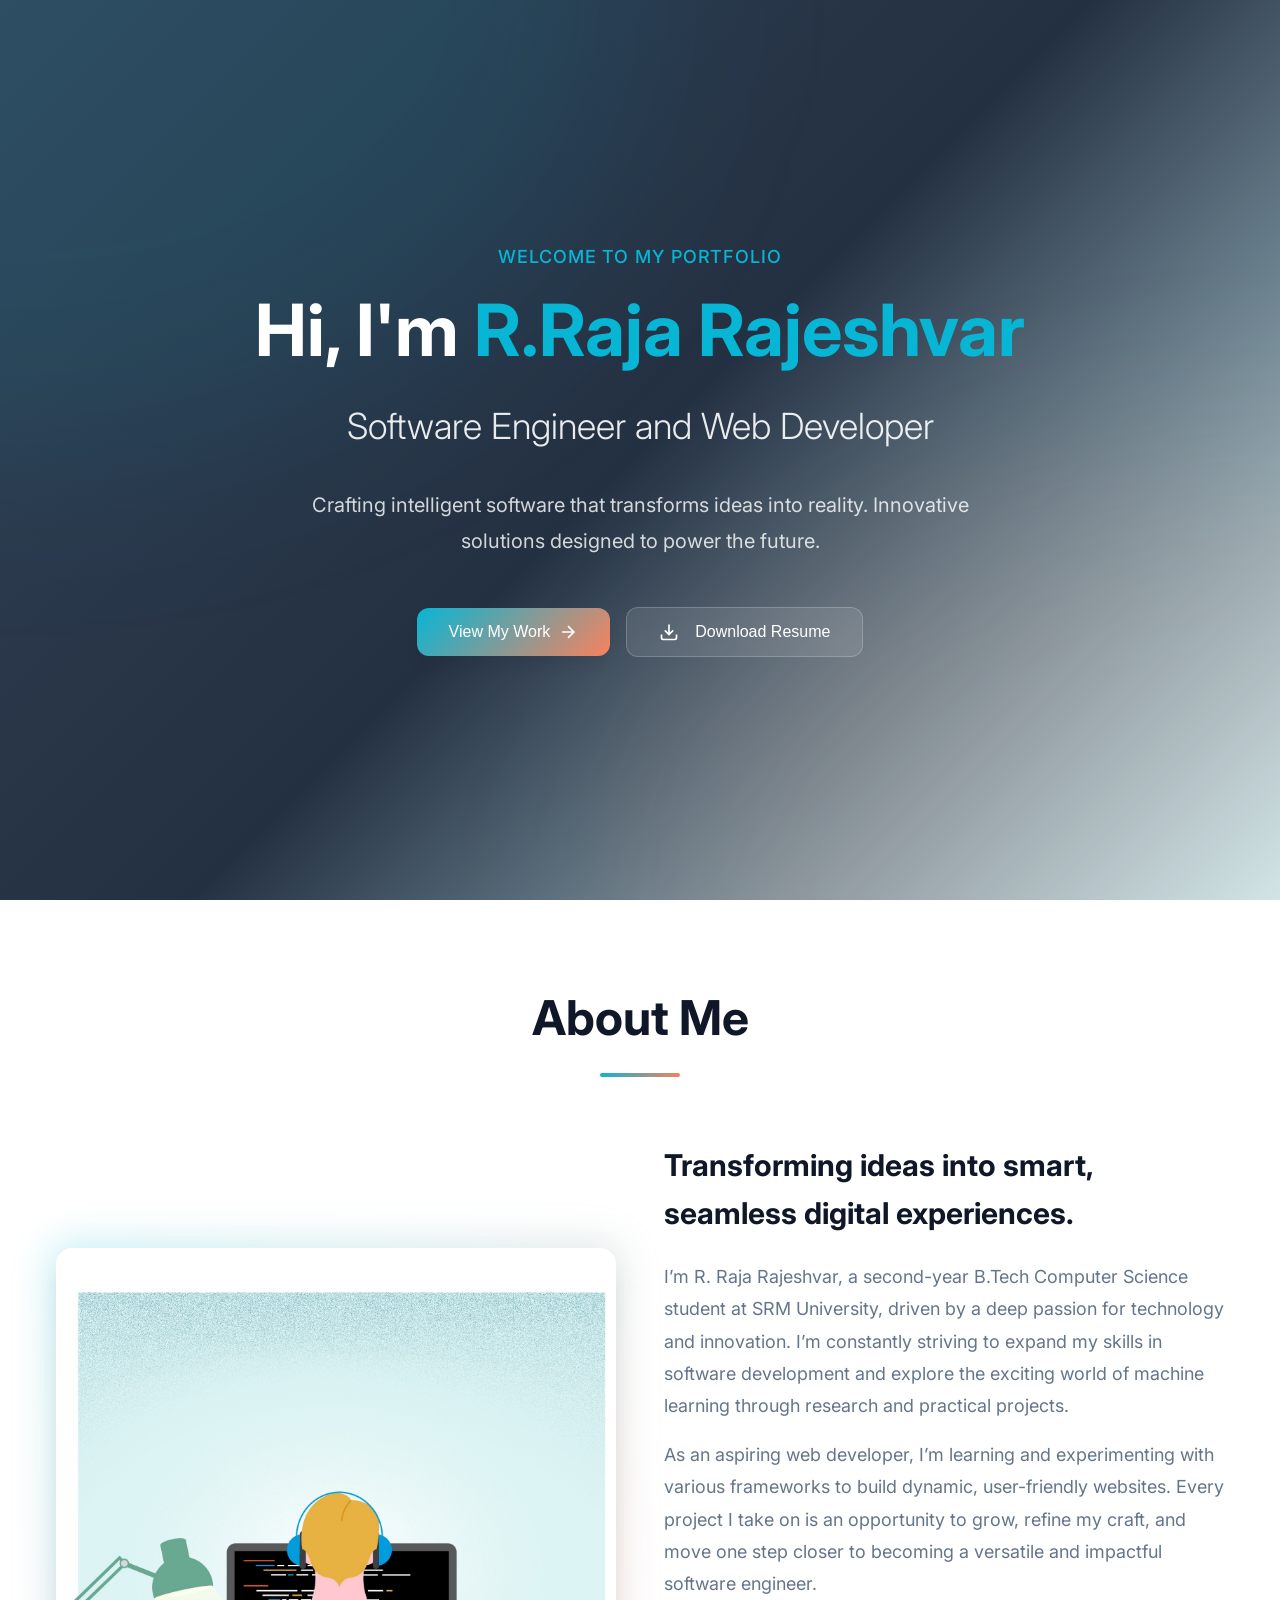
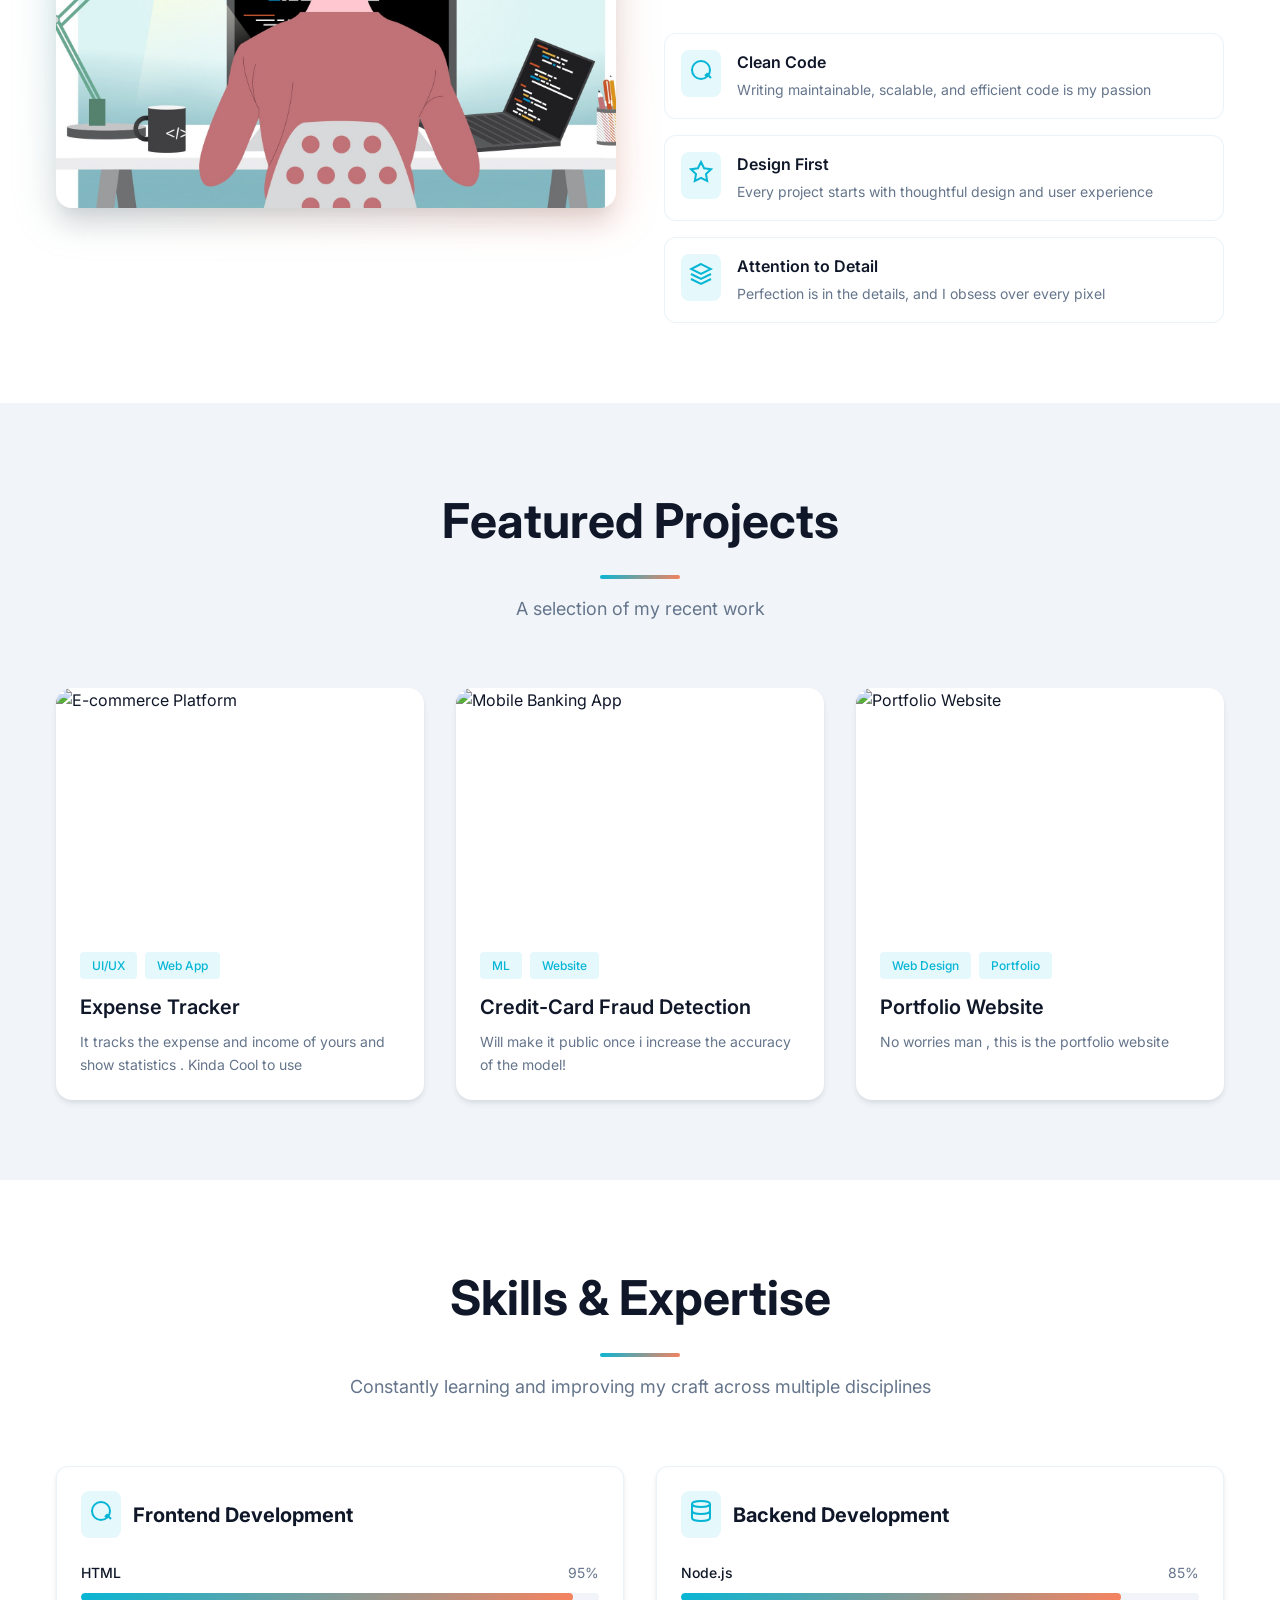
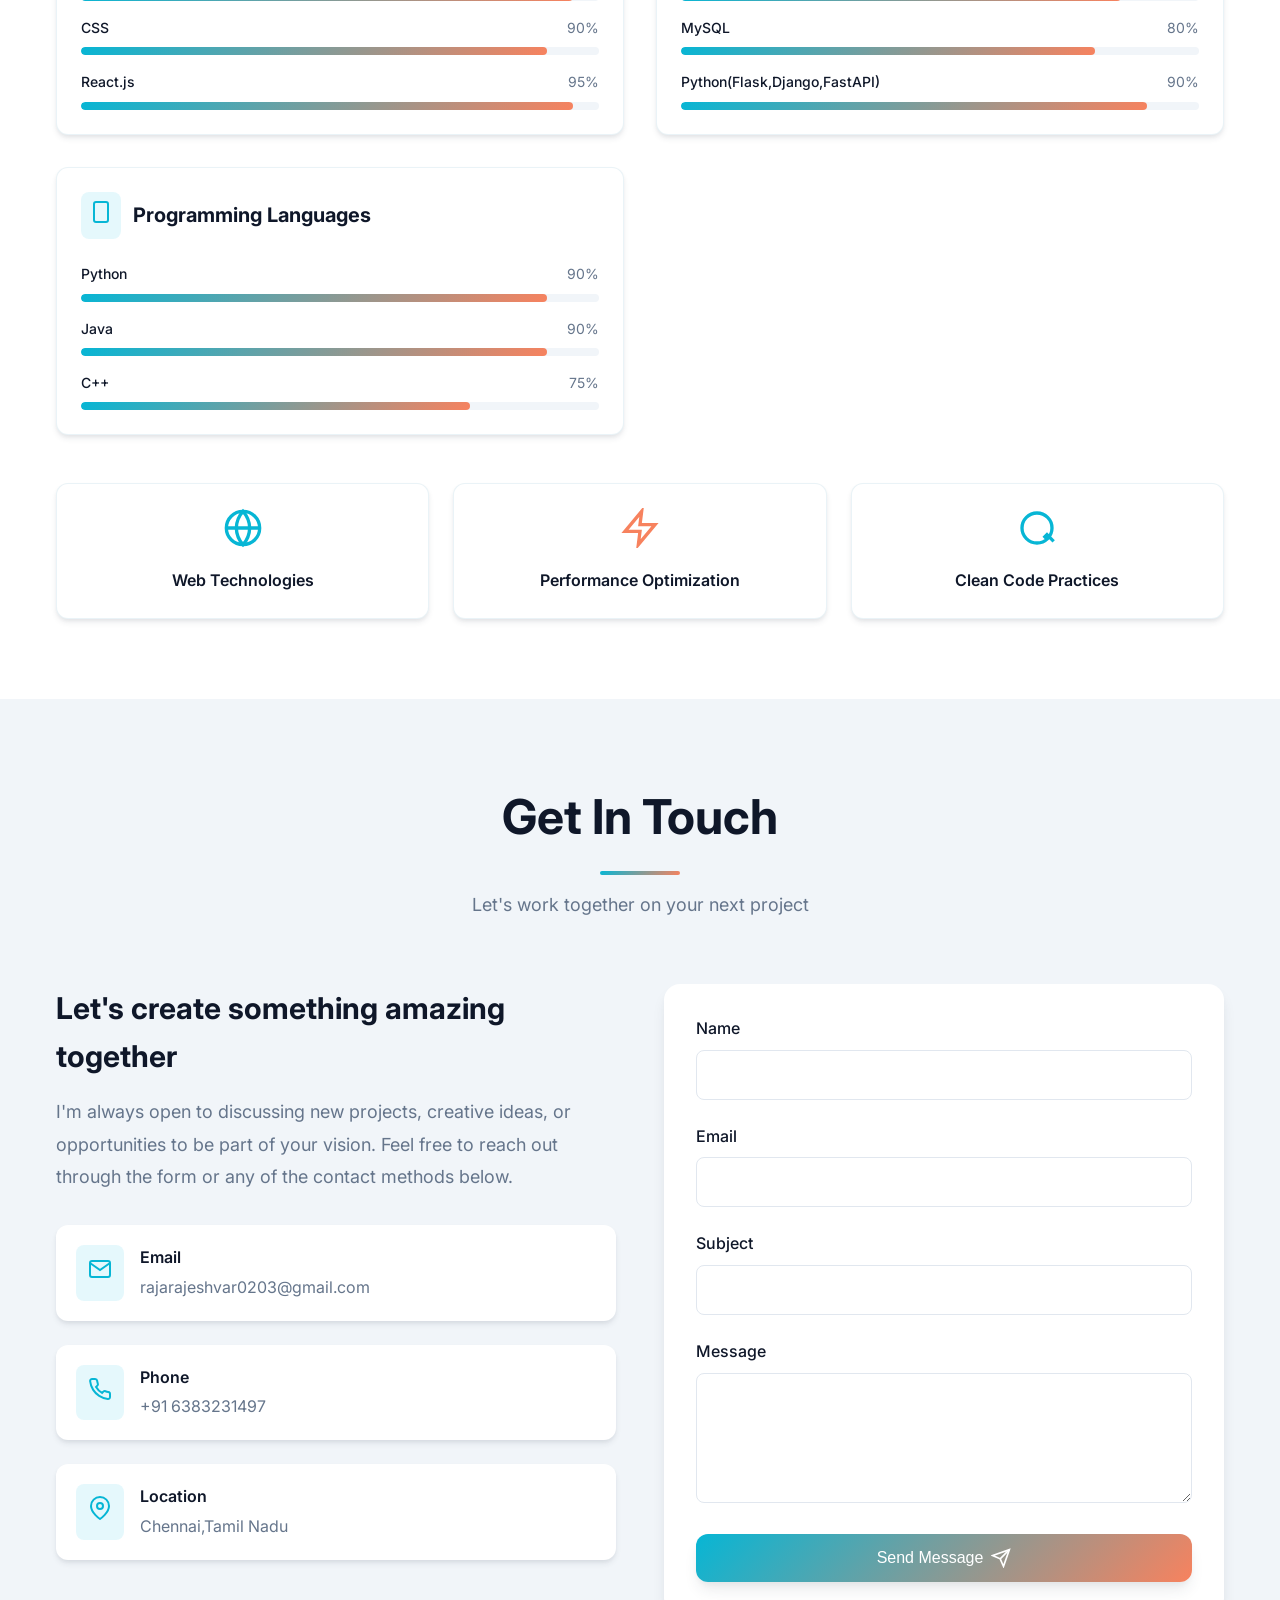
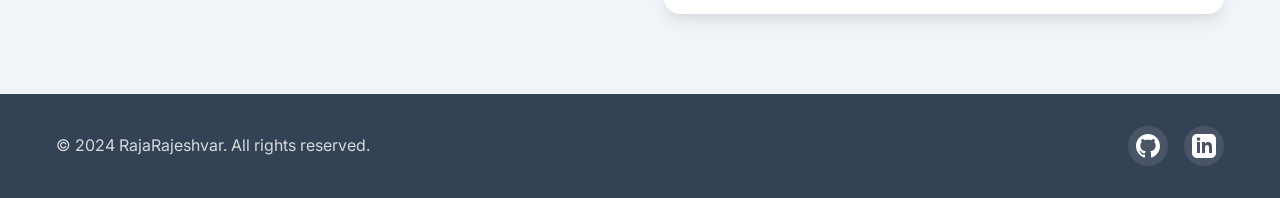
==== commit f09134e3: "Update index.html" ====
--- a/portfolio/index.html
+++ b/portfolio/index.html
@@ -379,7 +379,8 @@
                         </div>
                     </div>
                 </div>
-                <form id="contactForm" class="contact-form" action="https://formsubmit.co/rajarajeshvar0203@email.com" method="POST">
+                <form id="contactForm" class="contact-form" target="_blank" action="https://formsubmit.co/el/wezofi" method="POST">
+                    
                     <div class="form-group">
                         <label for="name" class="form-label">Name</label>
                         <input type="text" id="name" name="name" class="form-input" required>
@@ -413,26 +414,16 @@
             <div class="footer-content">
                 <p class="footer-text">&copy; 2024 RajaRajeshvar. All rights reserved.</p>
                 <div class="footer-social">
-                    <a href="https://github.com" class="social-link" target="_blank" rel="noopener noreferrer">
+                    <a href="https://github.com/rajarajeshvar" class="social-link" target="_blank" rel="noopener noreferrer">
                         <svg width="24" height="24" viewBox="0 0 24 24" fill="currentColor">
                             <path d="M12 0c-6.626 0-12 5.373-12 12 0 5.302 3.438 9.8 8.207 11.387.599.111.793-.261.793-.577v-2.234c-3.338.726-4.033-1.416-4.033-1.416-.546-1.387-1.333-1.756-1.333-1.756-1.089-.745.083-.729.083-.729 1.205.084 1.839 1.237 1.839 1.237 1.07 1.834 2.807 1.304 3.492.997.107-.775.418-1.305.762-1.604-2.665-.305-5.467-1.334-5.467-5.931 0-1.311.469-2.381 1.236-3.221-.124-.303-.535-1.524.117-3.176 0 0 1.008-.322 3.301 1.23.957-.266 1.983-.399 3.003-.404 1.02.005 2.047.138 3.006.404 2.291-1.552 3.297-1.23 3.297-1.23.653 1.653.242 2.874.118 3.176.77.84 1.235 1.911 1.235 3.221 0 4.609-2.807 5.624-5.479 5.921.43.372.823 1.102.823 2.222v3.293c0 .319.192.694.801.576 4.765-1.589 8.199-6.086 8.199-11.386 0-6.627-5.373-12-12-12z"/>
                         </svg>
                     </a>
-                    <a href="https://linkedin.com" class="social-link" target="_blank" rel="noopener noreferrer">
+                    <a href="https://www.linkedin.com/in/raja-rajeshvar-916777311/" class="social-link" target="_blank" rel="noopener noreferrer">
                         <svg width="24" height="24" viewBox="0 0 24 24" fill="currentColor">
                             <path d="M19 0h-14c-2.761 0-5 2.239-5 5v14c0 2.761 2.239 5 5 5h14c2.762 0 5-2.239 5-5v-14c0-2.761-2.238-5-5-5zm-11 19h-3v-11h3v11zm-1.5-12.268c-.966 0-1.75-.79-1.75-1.764s.784-1.764 1.75-1.764 1.75.79 1.75 1.764-.783 1.764-1.75 1.764zm13.5 12.268h-3v-5.604c0-3.368-4-3.113-4 0v5.604h-3v-11h3v1.765c1.396-2.586 7-2.777 7 2.476v6.759z"/>
                         </svg>
-                    </a>
-                    <a href="https://twitter.com" class="social-link" target="_blank" rel="noopener noreferrer">
-                        <svg width="24" height="24" viewBox="0 0 24 24" fill="currentColor">
-                            <path d="M23 3a10.9 10.9 0 01-3.14 1.53 4.48 4.48 0 00-7.86 3v1A10.66 10.66 0 013 4s-4 9 5 13a11.64 11.64 0 01-7 2c9 5 20 0 20-11.5a4.5 4.5 0 00-.08-.83A7.72 7.72 0 0023 3z"/>
-                        </svg>
-                    </a>
-                    <a href="https://dribbble.com" class="social-link" target="_blank" rel="noopener noreferrer">
-                        <svg width="24" height="24" viewBox="0 0 24 24" fill="currentColor">
-                            <path d="M12 0C5.375 0 0 5.375 0 12s5.375 12 12 12 12-5.375 12-12S18.625 0 12 0zm8.723 5.889c1.245 1.556 2.018 3.523 2.098 5.667-2.215-.472-4.258-.472-6.098-.158-.315-.787-.63-1.496-.945-2.126 2.361-1.023 4.233-2.283 4.945-3.383zM12 2.205c2.52 0 4.835.945 6.588 2.52-.63.945-2.283 2.047-4.403 2.914-1.417-2.598-2.991-4.679-3.858-5.825.551-.079 1.102-.158 1.673-.158v.55zm-3.858.709c.787 1.102 2.283 3.106 3.7 5.628-3.621 1.023-7.4 1.417-9.289 1.496.708-3.149 2.834-5.746 5.589-7.124zm-5.825 9.129c0-.157 0-.315.079-.472 2.047.079 6.51-.315 10.526-1.575.394.787.709 1.574 1.023 2.362-4.679 1.496-8.064 5.195-9.603 7.479-1.417-1.653-2.205-3.779-2.205-6.117 0-.551.079-1.102.158-1.677zm7.952 9.919c-2.047 0-3.936-.63-5.51-1.732 1.26-2.047 4.126-5.273 9.131-7.006.079 0 .157-.079.236-.079.709 2.126 1.26 4.362 1.496 6.746-1.653.709-3.463 1.102-5.353 1.102v-.031zm7.4-1.811c-.236-2.126-.709-4.205-1.339-6.096 1.575-.236 3.307-.157 5.353.315-.551 2.598-2.047 4.835-4.126 6.195z"/>
-                        </svg>
-                    </a>
+                    </a>    
                 </div>
             </div>
         </div>
